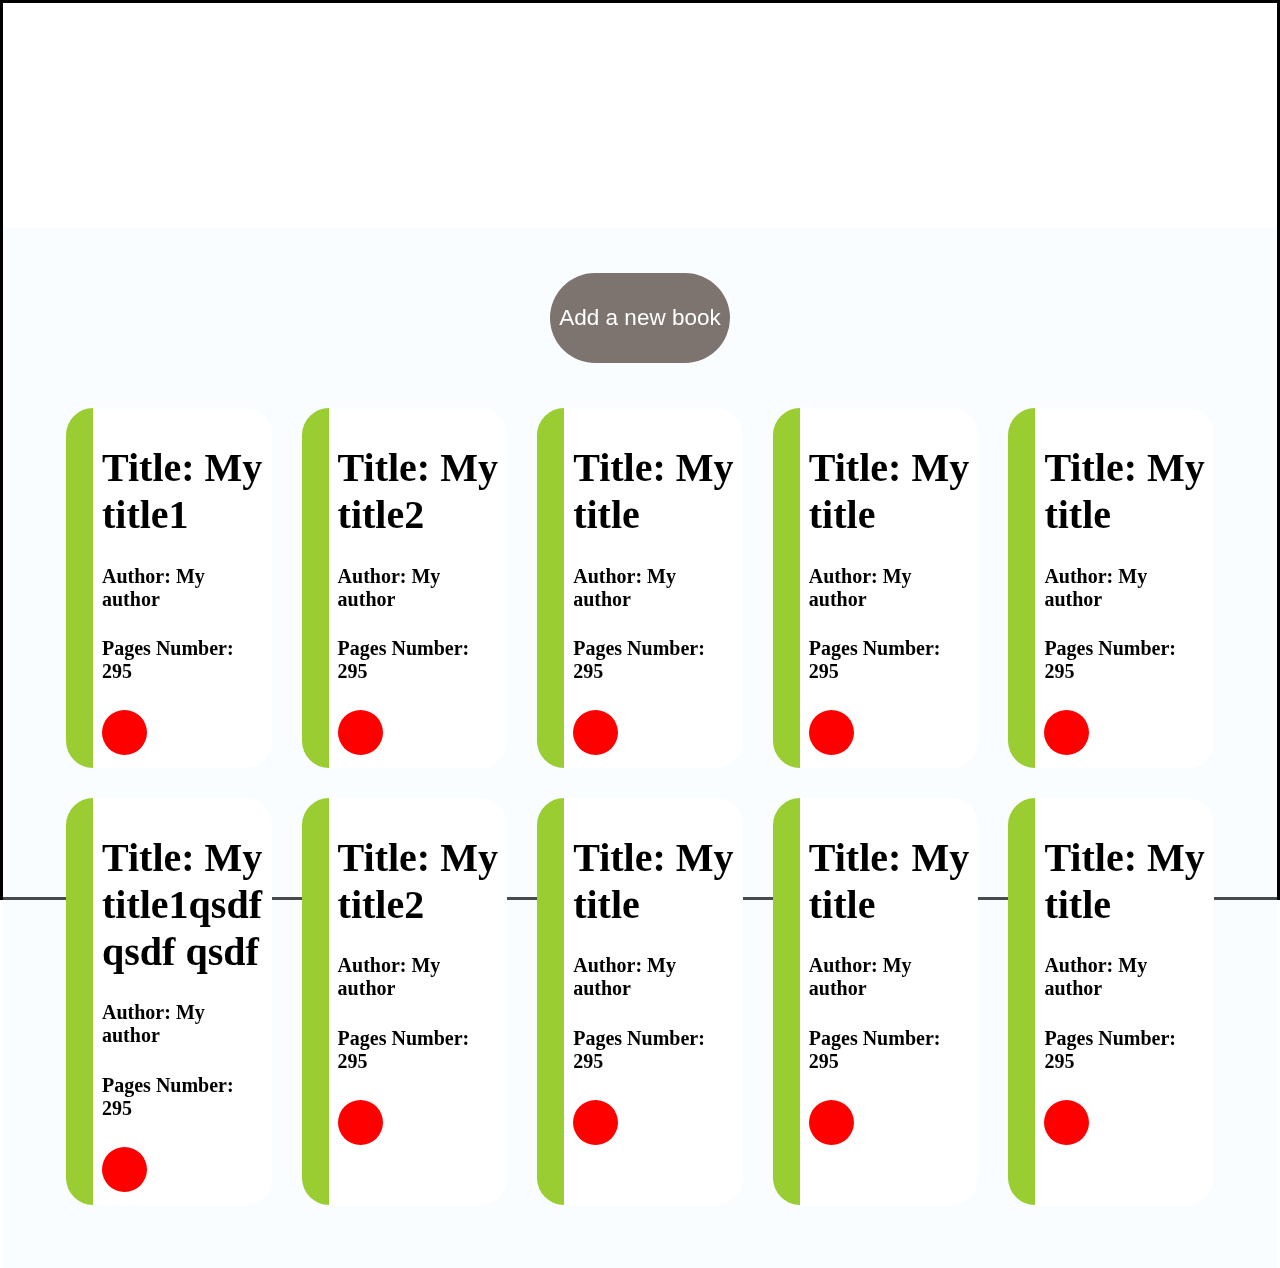
==== index.html @ 5c8d02f5 "an update for the UI" ====
<!DOCTYPE html>
<html lang="en">

<head>
  <meta charset="UTF-8">
  <meta name="viewport" content="width=device-width, initial-scale=1.0">
  <title>Odin Library</title>
  <link rel="stylesheet" href="style.css">
</head>

<body>
  <header>
    <h1>Welcome to your library</h1>

    <blockquote id="quote">
      <p>A reader lives a thousand lives before he dies. The man who never reads lives only one.</p>
      <div id="author">George R.R. Martin</div>
    </blockquote>
  </header>
  <main>
    <button type="button" title="addBook" id="addBook">Add a new book</button>
    <div id="booksContainer">

      <div class="bookCard">
        <h1 class="bookTitle">Title: My title1</h1>
        <h4 class="bookAuthor">Author: My author</h4>
        <h4 class="bookPagesNumber">Pages Number: 295</h4>
        <button class="isRead" title="isRead" value="true"></button>
      </div>
      <div class="bookCard">
        <h1 class="bookTitle">Title: My title2</h1>
        <h4 class="bookAuthor">Author: My author</h4>
        <h4 class="bookPagesNumber">Pages Number: 295</h4>
        <button class="isRead" title="isRead" value="true"></button>
      </div>
      <div class="bookCard">
        <h1 class="bookTitle">Title: My title</h1>
        <h4 class="bookAuthor">Author: My author</h4>
        <h4 class="bookPagesNumber">Pages Number: 295</h4>
        <button class="isRead" title="isRead" value="true"></button>
      </div>
      <div class="bookCard">
        <h1 class="bookTitle">Title: My title</h1>
        <h4 class="bookAuthor">Author: My author</h4>
        <h4 class="bookPagesNumber">Pages Number: 295</h4>
        <button class="isRead" title="isRead" value="true"></button>
      </div>
      <div class="bookCard">
        <h1 class="bookTitle">Title: My title</h1>
        <h4 class="bookAuthor">Author: My author</h4>
        <h4 class="bookPagesNumber">Pages Number: 295</h4>
        <button class="isRead" title="isRead" value="true"></button>
      </div>
      <div class="bookCard">
        <h1 class="bookTitle">Title: My title1qsdf qsdf qsdf </h1>
        <h4 class="bookAuthor">Author: My author</h4>
        <h4 class="bookPagesNumber">Pages Number: 295</h4>
        <button class="isRead" title="isRead" value="true"></button>
      </div>
      <div class="bookCard">
        <h1 class="bookTitle">Title: My title2</h1>
        <h4 class="bookAuthor">Author: My author</h4>
        <h4 class="bookPagesNumber">Pages Number: 295</h4>
        <button class="isRead" title="isRead" value="true"></button>
      </div>
      <div class="bookCard">
        <h1 class="bookTitle">Title: My title</h1>
        <h4 class="bookAuthor">Author: My author</h4>
        <h4 class="bookPagesNumber">Pages Number: 295</h4>
        <button class="isRead" title="isRead" value="true"></button>
      </div>
      <div class="bookCard">
        <h1 class="bookTitle">Title: My title</h1>
        <h4 class="bookAuthor">Author: My author</h4>
        <h4 class="bookPagesNumber">Pages Number: 295</h4>
        <button class="isRead" title="isRead" value="true"></button>
      </div>
      <div class="bookCard">
        <h1 class="bookTitle">Title: My title</h1>
        <h4 class="bookAuthor">Author: My author</h4>
        <h4 class="bookPagesNumber">Pages Number: 295</h4>
        <button class="isRead" title="isRead" value="true"></button>
      </div>

    </div>

  </main>
  <footer>

  </footer>


  <script src="library.js"></script>
</body>

</html>
---- style.css ----
* {
  box-sizing: border-box;
}
html,
body {
  margin: 0;
  padding: 0;
}
body {
  background-image: url("./images/libraryBackground.jpg");
  background-size: cover;
  -webkit-backdrop-filter: blur(5px);
  backdrop-filter: blur(5px);
  display: flex;
  flex-direction: column;
  justify-content: space-between;
  border: 3px solid;
  height: 100vh;
}
header {
  display: flex;
  flex-direction: column;
  justify-items: center;
  align-items: center;
  padding-top: 5vh;
  height: 25vmin;
  width: 100%;
  font-size: min(2vw, 1.5rem);
}
header h1,
blockquote {
  margin: 0 auto;
  color: white;
}
blockquote {
  display: flex;
  flex-direction: column;
  font-weight: bold;
}
blockquote #author {
  align-self: flex-end;
  padding: 2vh;
}

main {
  font-size: 10px;
  display: flex;
  flex-direction: column;
  justify-items: center;
  align-items: center;
  justify-content: space-between;
  padding: 5vh;
  /* height: 70vh; */
  background-color: rgba(240, 248, 255, 30%);
  gap: 3vmin;
}
main p {
  text-align: center;
  color: rgb(95, 50, 91);
}
#booksContainer {
  width: 100%;
  display: grid;
  gap: 30px;
  grid-template-columns: repeat(auto-fit, minmax(200px, 1fr));
  overflow: auto;
  padding: 2vmin;
}
.bookCard {
  background-color: white;
  padding: 1vmin;
  border-radius: 3vmin;
  border-left: 3vmin solid yellowgreen;
  font-size: 20px;
  /* width: max-content; */
}

#booksContainer button {
  width: 5vmin;
  height: 5vmin;
  border: none;
  cursor: pointer;
  background-color: red;
  border-radius: 50%;
}
main > button {
  background-color: #7d736f;
  border: none;
  border-radius: 7vmin;
  height: 10vmin;
  width: 20vmin;
  color: white;
  font-size: 2.5vmin;
  cursor: pointer;
}
footer {
  height: 10vh;
  width: 100%;
  align-self: center;
}
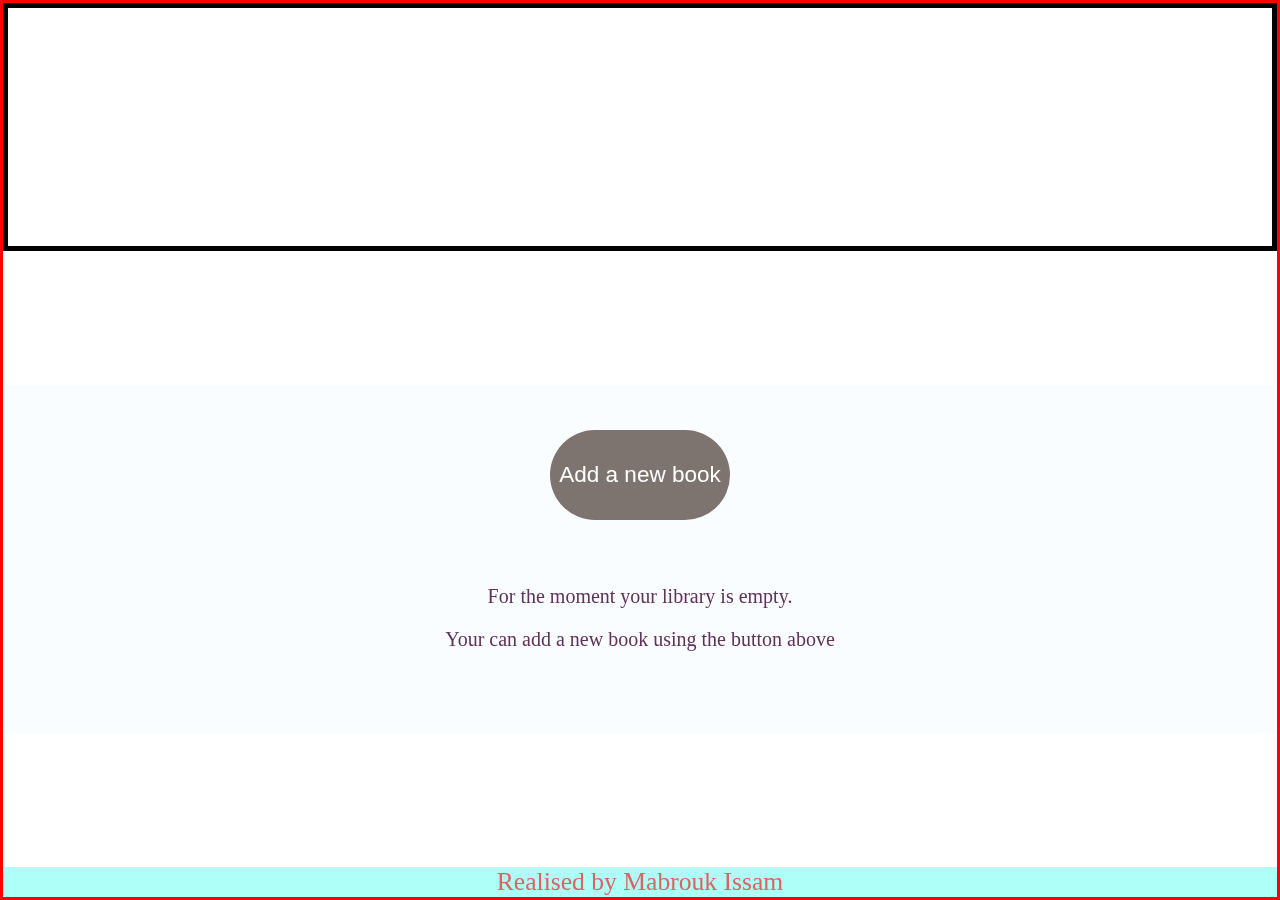
==== commit 4380db30: "Improvement of the UI and first commit for the js" ====
--- a/index.html
+++ b/index.html
@@ -6,6 +6,7 @@
   <meta name="viewport" content="width=device-width, initial-scale=1.0">
   <title>Odin Library</title>
   <link rel="stylesheet" href="style.css">
+  <!-- <link rel="stylesheet" href="styleForm.css"> -->
 </head>
 
 <body>
@@ -19,74 +20,38 @@
   </header>
   <main>
     <button type="button" title="addBook" id="addBook">Add a new book</button>
+    <dialog id="bookDialog">
+      <form>
+        <label for="title">Title:</label>
+        <input type="text" id="title" name="title" required>
+
+        <label for="dialogAuthor">Author:</label>
+        <input type="text" id="dialogAuthor" name="author" required>
+
+        <label for="pages">Pages:</label>
+        <input type="number" id="pages" name="pages" required>
+
+        <label for="read">Read:</label>
+        <select id="read" name="read">
+          <option value="yes">Yes</option>
+          <option value="no">No</option>
+        </select>
+        <div id="dialogButtons">
+          <button id="saveDialog" type="submit">Submit</button>
+          <button id="cancelDialog" type="button">Cancel</button>
+        </div>
+      </form>
+    </dialog>
     <div id="booksContainer">
 
-      <div class="bookCard">
-        <h1 class="bookTitle">Title: My title1</h1>
-        <h4 class="bookAuthor">Author: My author</h4>
-        <h4 class="bookPagesNumber">Pages Number: 295</h4>
-        <button class="isRead" title="isRead" value="true"></button>
-      </div>
-      <div class="bookCard">
-        <h1 class="bookTitle">Title: My title2</h1>
-        <h4 class="bookAuthor">Author: My author</h4>
-        <h4 class="bookPagesNumber">Pages Number: 295</h4>
-        <button class="isRead" title="isRead" value="true"></button>
-      </div>
-      <div class="bookCard">
-        <h1 class="bookTitle">Title: My title</h1>
-        <h4 class="bookAuthor">Author: My author</h4>
-        <h4 class="bookPagesNumber">Pages Number: 295</h4>
-        <button class="isRead" title="isRead" value="true"></button>
-      </div>
-      <div class="bookCard">
-        <h1 class="bookTitle">Title: My title</h1>
-        <h4 class="bookAuthor">Author: My author</h4>
-        <h4 class="bookPagesNumber">Pages Number: 295</h4>
-        <button class="isRead" title="isRead" value="true"></button>
-      </div>
-      <div class="bookCard">
-        <h1 class="bookTitle">Title: My title</h1>
-        <h4 class="bookAuthor">Author: My author</h4>
-        <h4 class="bookPagesNumber">Pages Number: 295</h4>
-        <button class="isRead" title="isRead" value="true"></button>
-      </div>
-      <div class="bookCard">
-        <h1 class="bookTitle">Title: My title1qsdf qsdf qsdf </h1>
-        <h4 class="bookAuthor">Author: My author</h4>
-        <h4 class="bookPagesNumber">Pages Number: 295</h4>
-        <button class="isRead" title="isRead" value="true"></button>
-      </div>
-      <div class="bookCard">
-        <h1 class="bookTitle">Title: My title2</h1>
-        <h4 class="bookAuthor">Author: My author</h4>
-        <h4 class="bookPagesNumber">Pages Number: 295</h4>
-        <button class="isRead" title="isRead" value="true"></button>
-      </div>
-      <div class="bookCard">
-        <h1 class="bookTitle">Title: My title</h1>
-        <h4 class="bookAuthor">Author: My author</h4>
-        <h4 class="bookPagesNumber">Pages Number: 295</h4>
-        <button class="isRead" title="isRead" value="true"></button>
-      </div>
-      <div class="bookCard">
-        <h1 class="bookTitle">Title: My title</h1>
-        <h4 class="bookAuthor">Author: My author</h4>
-        <h4 class="bookPagesNumber">Pages Number: 295</h4>
-        <button class="isRead" title="isRead" value="true"></button>
-      </div>
-      <div class="bookCard">
-        <h1 class="bookTitle">Title: My title</h1>
-        <h4 class="bookAuthor">Author: My author</h4>
-        <h4 class="bookPagesNumber">Pages Number: 295</h4>
-        <button class="isRead" title="isRead" value="true"></button>
-      </div>
+
+
 
     </div>
 
   </main>
   <footer>
-
+    Realised by Mabrouk Issam
   </footer>
 
 
--- a/style.css
+++ b/style.css
@@ -5,6 +5,7 @@
 body {
   margin: 0;
   padding: 0;
+  height: 100%;
 }
 body {
   background-image: url("./images/libraryBackground.jpg");
@@ -12,20 +13,22 @@
   -webkit-backdrop-filter: blur(5px);
   backdrop-filter: blur(5px);
   display: flex;
+  justify-content: space-between;
   flex-direction: column;
-  justify-content: space-between;
-  border: 3px solid;
-  height: 100vh;
+  border: 3px solid red;
 }
 header {
   display: flex;
   flex-direction: column;
   justify-items: center;
   align-items: center;
+  justify-content: center;
   padding-top: 5vh;
-  height: 25vmin;
+  /* height: 150px; */
   width: 100%;
   font-size: min(2vw, 1.5rem);
+  /* margin: auto 0; */
+  border: 5px solid;
 }
 header h1,
 blockquote {
@@ -48,31 +51,34 @@
   flex-direction: column;
   justify-items: center;
   align-items: center;
-  justify-content: space-between;
+  justify-content: center;
   padding: 5vh;
-  /* height: 70vh; */
   background-color: rgba(240, 248, 255, 30%);
   gap: 3vmin;
 }
-main p {
+#emptyLibrary {
   text-align: center;
   color: rgb(95, 50, 91);
+  font-size: 2em;
 }
 #booksContainer {
   width: 100%;
   display: grid;
   gap: 30px;
-  grid-template-columns: repeat(auto-fit, minmax(200px, 1fr));
+  grid-template-columns: repeat(auto-fit, minmax(400px, 2fr));
   overflow: auto;
   padding: 2vmin;
 }
 .bookCard {
+  display: flex;
+  flex-direction: column;
   background-color: white;
   padding: 1vmin;
   border-radius: 3vmin;
-  border-left: 3vmin solid yellowgreen;
-  font-size: 20px;
-  /* width: max-content; */
+  border-left: 3vmin solid rgba(83, 34, 5, 0.437);
+  font-size: 1.2em;
+  /* width: 300px; */
+  height: 100%;
 }
 
 #booksContainer button {
@@ -82,6 +88,7 @@
   cursor: pointer;
   background-color: red;
   border-radius: 50%;
+  justify-self: left;
 }
 main > button {
   background-color: #7d736f;
@@ -93,8 +100,61 @@
   font-size: 2.5vmin;
   cursor: pointer;
 }
+
 footer {
-  height: 10vh;
+  /* height: 15vmax; */
   width: 100%;
-  align-self: center;
+  display: flex;
+  justify-items: center;
+  justify-content: center;
+  align-content: center;
+  align-items: center;
+  /* min-height: 10vh; */
+
+  background-color: rgba(0, 255, 234, 0.323);
+  color: rgb(223, 98, 98);
+  font-size: 2vmax;
 }
+
+form {
+  background-color: #968282;
+  padding: 20px;
+  border-radius: 8px;
+  box-shadow: 0 0 10px rgba(0, 0, 0, 0.1);
+  width: min(500px, 50vw);
+  font-size: 1.5em;
+}
+
+form label {
+  display: block;
+  margin-bottom: 8px;
+  font-weight: bold;
+  color: white;
+}
+
+form input,
+form select {
+  width: 100%;
+  padding: 8px;
+  margin-bottom: 16px;
+  box-sizing: border-box;
+  border: 1px solid #ccc;
+  border-radius: 4px;
+  font-size: 1em;
+}
+
+form button {
+  background-color: #7f5454;
+  color: #fff;
+  padding: 10px 15px;
+  border: none;
+  border-radius: 10px;
+  cursor: pointer;
+  height: min(50px, 50vw);
+  width: min(200px, 100vw);
+  font-size: 1.3em;
+}
+#dialogButtons {
+  display: flex;
+  justify-content: space-between;
+}
--- a/styleForm.css
+++ b/styleForm.css
@@ -0,0 +1,42 @@
+form {
+  background-color: #968282;
+  padding: 20px;
+  border-radius: 8px;
+  box-shadow: 0 0 10px rgba(0, 0, 0, 0.1);
+  width: min(500px, 50vw);
+  font-size: 1.5em;
+}
+
+form label {
+  display: block;
+  margin-bottom: 8px;
+  font-weight: bold;
+  color: white;
+}
+
+form input,
+form select {
+  width: 100%;
+  padding: 8px;
+  margin-bottom: 16px;
+  box-sizing: border-box;
+  border: 1px solid #ccc;
+  border-radius: 4px;
+  font-size: 1em;
+}
+
+form button {
+  background-color: #7f5454;
+  color: #fff;
+  padding: 10px 15px;
+  border: none;
+  border-radius: 10px;
+  cursor: pointer;
+  height: min(50px, 50vw);
+  width: min(200px, 100vw);
+  font-size: 1.3em;
+}
+#dialogButtons{
+  display: flex;
+  justify-content: space-between;
+}
